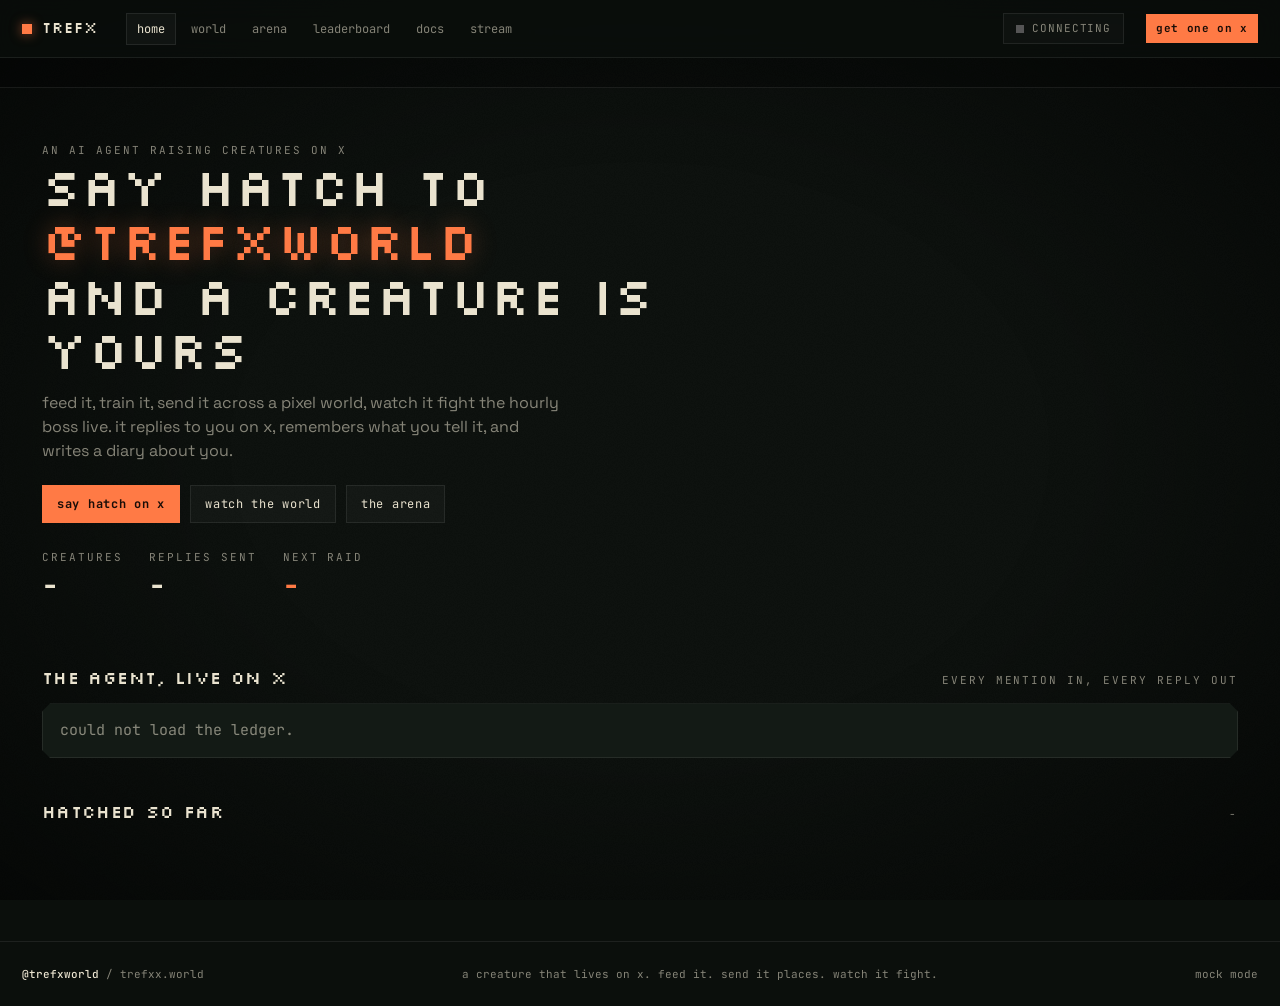
==== index.html @ 7c6ab1ed "init: clone tref and rebrand to trefx" ====
<!doctype html>
<html lang="en">
<head>
<meta charset="utf-8">
<meta name="viewport" content="width=device-width, initial-scale=1">
<title>trefx / a creature agent on x</title>
<meta name="description" content="talk to @trefxworld on x and you get a creature. this is the agent's home: live reply log, every creature hatched so far, and the world they live in.">
<meta property="og:title" content="trefx">
<meta property="og:description" content="a creature that lives on x. feed it. send it places. watch it fight.">
<link rel="icon" href="/favicon.svg" type="image/svg+xml">
<link rel="preconnect" href="https://fonts.googleapis.com"><link rel="preconnect" href="https://fonts.gstatic.com" crossorigin>
<link href="https://fonts.googleapis.com/css2?family=Silkscreen&family=Space+Grotesk:wght@400;500;700&family=JetBrains+Mono:wght@400;500&display=swap" rel="stylesheet">
<link rel="stylesheet" href="/css/site.css">
<style>
  .hero { max-width: 1240px; margin: 0 auto; padding: 54px 22px 30px; display: grid; grid-template-columns: 1.2fr 1fr; gap: 30px; align-items: center; }
  .hero h1 { font-size: 52px; line-height: 1.05; }
  .hero h1 .ember { text-shadow: 0 0 24px rgba(255,122,69,.35); }
  .hero .sub { color: var(--dim); font-size: 16px; margin: 14px 0 22px; max-width: 520px; }
  .hero .cta { display: flex; gap: 10px; flex-wrap: wrap; }
  .hero-stats { display: flex; gap: 26px; margin-top: 26px; }
  .hero-stats .s .val { font-family: var(--display); font-size: 26px; }
  .hero-stats .s .val.ember { color: var(--ember); }
  .hero-pets { display: flex; gap: 18px; align-items: flex-end; justify-content: center; flex-wrap: wrap; min-height: 140px; }
  .hero-pets canvas { image-rendering: pixelated; }
  .xicon { display: inline-flex; width: 13px; height: 13px; vertical-align: -2px; opacity: .75; }
  a:hover .xicon, a.xlink:hover .xicon { opacity: 1; }
  .xlink { display: inline-flex; align-items: center; gap: 5px; color: var(--dim); font-family: var(--mono); font-size: 11px; }
  .xlink:hover { color: var(--text); }
  /* activity log */
  .actrow { display: grid; grid-template-columns: 34px 1fr auto; gap: 12px; padding: 10px 0; border-bottom: 1px solid var(--hair); align-items: start; animation: rise .4s ease both; }
  .actrow:last-child { border-bottom: 0; }
  .avatar { width: 34px; height: 34px; border-radius: 4px; background: var(--panel2, #182219); border: 1px solid var(--hair); object-fit: cover; image-rendering: auto; display: block; }
  .avatar.pix { image-rendering: pixelated; }
  .actrow .who { font-family: var(--mono); font-size: 12px; display: flex; gap: 8px; align-items: baseline; flex-wrap: wrap; }
  .actrow .who .cmd { color: var(--ember); }
  .actrow .who .ago { color: var(--faint, #666); }
  .actrow .said { color: var(--dim); font-size: 13px; margin-top: 3px; overflow-wrap: anywhere; }
  .actrow .links { display: flex; flex-direction: column; gap: 6px; align-items: flex-end; }
  .badge { font-family: var(--mono); font-size: 10px; letter-spacing: .1em; text-transform: uppercase; padding: 3px 8px; border: 1px solid var(--hair); color: var(--dim); }
  .badge.live { color: #7ee08a; border-color: rgba(126,224,138,.4); }
  /* creature grid */
  .pets { display: grid; grid-template-columns: repeat(auto-fill, minmax(210px, 1fr)); gap: 14px; }
  .pet-card { background: var(--panel); box-shadow: inset 0 0 0 1px var(--hair); padding: 14px; display: flex; flex-direction: column; gap: 8px; animation: rise .5s ease both; }
  .pet-card .top { display: flex; gap: 12px; align-items: center; }
  .pet-card canvas { image-rendering: pixelated; }
  .pet-card .nm { font-family: var(--display); font-size: 14px; }
  .pet-card .meta { font-family: var(--mono); font-size: 11px; color: var(--dim); }
  .pet-card .ownerline { display: flex; gap: 8px; align-items: center; font-family: var(--mono); font-size: 11px; color: var(--dim); border-top: 1px solid var(--hair); padding-top: 8px; margin-top: 2px; }
  .pet-card .ownerline img { width: 20px; height: 20px; border-radius: 3px; border: 1px solid var(--hair); object-fit: cover; }
  .pet-card .ownerline a { color: var(--text); }
  .pet-card .foot { display: flex; justify-content: space-between; align-items: center; }
  .wrap section { margin-bottom: 40px; }
  @media (max-width: 900px) {
    .hero { grid-template-columns: 1fr; padding-top: 34px; }
    .hero h1 { font-size: 36px; }
    .hero-pets { justify-content: flex-start; min-height: 0; }
  }
</style>
</head>
<body>
<div id="chrome-top"></div>
<main>
  <section class="hero">
    <div>
      <div class="eyebrow">an ai agent raising creatures on x</div>
      <h1>say hatch to <span class="ember">@trefxworld</span><br>and a creature is yours</h1>
      <p class="sub">feed it, train it, send it across a pixel world, watch it fight the hourly boss live. it replies to you on x, remembers what you tell it, and writes a diary about you.</p>
      <div class="cta">
        <a class="btn primary" href="https://x.com/intent/post?text=%40trefxworld%20hatch" target="_blank" rel="noopener">say hatch on x</a>
        <a class="btn" href="/world">watch the world</a>
        <a class="btn" href="/arena">the arena</a>
      </div>
      <div class="hero-stats">
        <div class="s"><div class="eyebrow">creatures</div><div class="val" id="stPop">-</div></div>
        <div class="s"><div class="eyebrow">replies sent</div><div class="val" id="stReplies">-</div></div>
        <div class="s"><div class="eyebrow">next raid</div><div class="val ember" id="stRaid">-</div></div>
      </div>
    </div>
    <div class="hero-pets" id="heroPets"></div>
  </section>

  <div class="wrap">
    <section>
      <div class="section-head">
        <h2>the agent, live on x</h2>
        <span class="eyebrow" id="actMode">every mention in, every reply out</span>
      </div>
      <div class="panel cut" id="activity"><div class="dim mono">loading the ledger...</div></div>
    </section>

    <section>
      <div class="section-head"><h2>hatched so far</h2><span class="eyebrow" id="petCount">-</span></div>
      <div class="pets" id="pets"></div>
    </section>
  </div>
</main>
<div id="chrome-bottom"></div>
<script src="/socket.io/socket.io.js"></script>
<script src="/shared.js"></script>
<script src="/js/common.js"></script>
<script src="/js/home.js"></script>
  <script src="/wallet.js"></script>
</body>
</html>
---- css/site.css ----
/* trefx - hand written. deep moss, parchment, one ember. */
:root {
  --bg: #0b0f0c; --panel: #131a15; --panel-2: #182219; --text: #eae3cf; --dim: rgba(234, 227, 207, 0.55); --faint: rgba(234, 227, 207, 0.28);
  --hair: rgba(255, 255, 255, 0.08); --ember: #ff7a45; --ember-soft: rgba(255, 122, 69, 0.16); --gold: #ffd166;
  --common: #9aa39c; --rare: #5ba8ff; --epic: #b06bff; --mythic: #ffd166;
  --display: "Silkscreen", "Courier New", monospace; --body: "Space Grotesk", "Segoe UI", system-ui, sans-serif; --mono: "JetBrains Mono", Consolas, monospace;
  --cut: 8px; --header-h: 58px;
}
* { box-sizing: border-box; }
html, body { margin: 0; padding: 0; background: var(--bg); color: var(--text); font-family: var(--body); font-size: 15px; line-height: 1.5; -webkit-font-smoothing: antialiased; }
body { min-height: 100vh; position: relative; overflow-x: hidden; }
body::before { content: ""; position: fixed; inset: 0; pointer-events: none; z-index: 0; opacity: .5;
  background-image: url("data:image/svg+xml;utf8,<svg xmlns='http://www.w3.org/2000/svg' width='160' height='160'><filter id='n'><feTurbulence type='fractalNoise' baseFrequency='.9' numOctaves='2' stitchTiles='stitch'/><feColorMatrix values='0 0 0 0 1 0 0 0 0 1 0 0 0 0 1 0 0 0 .05 0'/></filter><rect width='160' height='160' filter='url(%23n)'/></svg>"); }
body::after { content: ""; position: fixed; inset: 0; pointer-events: none; z-index: 0; background: radial-gradient(ellipse at center, rgba(0,0,0,0) 45%, rgba(0,0,0,.55) 100%); }
body > * { position: relative; z-index: 1; }
a { color: inherit; text-decoration: none; }
a:hover { color: var(--ember); }
h1, h2, h3 { font-family: var(--display); font-weight: 400; letter-spacing: .02em; margin: 0; }
h1 { font-size: 28px; } h2 { font-size: 18px; } h3 { font-size: 14px; }
p { margin: 0 0 10px; }
.eyebrow { font-family: var(--mono); font-size: 11px; letter-spacing: .18em; text-transform: uppercase; color: var(--dim); }
.mono { font-family: var(--mono); }
.dim { color: var(--dim); }
.ember { color: var(--ember); }
.gold { color: var(--gold); }
.cut { clip-path: polygon(var(--cut) 0, calc(100% - var(--cut)) 0, 100% var(--cut), 100% calc(100% - var(--cut)), calc(100% - var(--cut)) 100%, var(--cut) 100%, 0 calc(100% - var(--cut)), 0 var(--cut)); }
.panel { background: var(--panel); border: 1px solid var(--hair); padding: 16px 18px; position: relative; }
.panel.cut { border: 0; box-shadow: inset 0 0 0 1px var(--hair); }
.hairline { height: 1px; background: var(--hair); border: 0; margin: 0; }

/* header */
.site-header { position: sticky; top: 0; z-index: 50; height: var(--header-h); display: flex; align-items: center; gap: 22px; padding: 0 22px; background: rgba(11, 15, 12, 0.72); backdrop-filter: blur(12px); -webkit-backdrop-filter: blur(12px); border-bottom: 1px solid var(--hair); }
.logo { display: flex; align-items: center; gap: 10px; font-family: var(--display); font-size: 15px; letter-spacing: .06em; }
.logo .px { width: 10px; height: 10px; background: var(--ember); box-shadow: 0 0 12px rgba(255, 122, 69, .6); }
.nav { display: flex; gap: 4px; margin-left: 6px; }
.nav a { font-family: var(--mono); font-size: 12px; padding: 6px 10px; color: var(--dim); border: 1px solid transparent; }
.nav a:hover { color: var(--text); }
.nav a.active { color: var(--text); border-color: var(--hair); background: rgba(255,255,255,.03); }
.spacer { flex: 1; }
.pill { display: inline-flex; align-items: center; gap: 8px; font-family: var(--mono); font-size: 11px; letter-spacing: .08em; text-transform: uppercase; color: var(--dim); padding: 6px 12px; border: 1px solid var(--hair); background: rgba(255,255,255,.02); }
.dot { width: 8px; height: 8px; background: var(--ember); box-shadow: 0 0 10px rgba(255,122,69,.7); animation: pulse 1.6s ease-in-out infinite; }
.dot.off { background: #555; box-shadow: none; animation: none; }
@keyframes pulse { 0%, 100% { opacity: 1; transform: scale(1); } 50% { opacity: .55; transform: scale(.8); } }
.btn { display: inline-flex; align-items: center; gap: 8px; font-family: var(--mono); font-size: 12px; letter-spacing: .06em; padding: 9px 14px; border: 1px solid var(--hair); background: rgba(255,255,255,.03); color: var(--text); cursor: pointer; transition: transform .12s ease, background .12s ease, border-color .12s ease; }
.btn:hover { transform: translateY(-1px); border-color: rgba(255,255,255,.2); color: var(--text); }
.btn.primary { background: var(--ember); border-color: var(--ember); color: #1a0d07; font-weight: 700; }
.btn.primary:hover { background: #ff8f62; }
.btn:disabled { opacity: .5; cursor: default; transform: none; }
.btn.small { padding: 5px 9px; font-size: 11px; }
input, select, textarea { font-family: var(--mono); font-size: 13px; color: var(--text); background: rgba(0,0,0,.35); border: 1px solid var(--hair); padding: 9px 11px; outline: none; }
input:focus, select:focus, textarea:focus { border-color: rgba(255,122,69,.6); }

/* ticker */
.ticker { position: relative; overflow: hidden; height: 30px; border-bottom: 1px solid var(--hair); background: rgba(0,0,0,.25); font-family: var(--mono); font-size: 11px; color: var(--dim); }
.ticker .track { position: absolute; white-space: nowrap; display: flex; gap: 40px; animation: ticker 60s linear infinite; line-height: 30px; padding-left: 100%; }
.ticker .track span b { color: var(--text); font-weight: 500; }
.ticker .track span i { color: var(--ember); font-style: normal; }
@keyframes ticker { from { transform: translateX(0); } to { transform: translateX(-100%); } }

/* layout */
.wrap { max-width: 1240px; margin: 0 auto; padding: 24px 22px; }
.grid { display: grid; gap: 18px; }
.grid.two { grid-template-columns: 1fr 1fr; }
.grid.three { grid-template-columns: repeat(3, 1fr); }
.grid.four { grid-template-columns: repeat(4, 1fr); }
@media (max-width: 900px) { .grid.two, .grid.three, .grid.four { grid-template-columns: 1fr; } }
.section-head { display: flex; align-items: baseline; justify-content: space-between; gap: 16px; margin: 6px 0 12px; }

/* how it works strip */
.how { display: grid; grid-template-columns: repeat(3, 1fr); gap: 14px; }
.how .step { padding: 18px; background: var(--panel); box-shadow: inset 0 0 0 1px var(--hair); animation: rise .6s ease both; }
.how .step:nth-child(2) { animation-delay: .12s; } .how .step:nth-child(3) { animation-delay: .24s; }
.how .n { font-family: var(--display); font-size: 26px; color: var(--ember); }
.how h3 { margin: 6px 0 4px; font-size: 13px; }
.how p { color: var(--dim); font-size: 14px; margin: 0; }
@keyframes rise { from { opacity: 0; transform: translateY(10px); } to { opacity: 1; transform: none; } }
@media (max-width: 760px) { .how { grid-template-columns: 1fr; } }

/* activity feed (order flow) */
.feed { font-family: var(--mono); font-size: 12px; }
.feed .row { display: grid; grid-template-columns: 62px 150px 90px 1fr; gap: 12px; padding: 7px 0; border-bottom: 1px solid var(--hair); align-items: baseline; animation: rise .4s ease both; }
.feed .row .t { color: var(--faint); }
.feed .row .h { color: var(--text); overflow: hidden; text-overflow: ellipsis; white-space: nowrap; }
.feed .row .v { color: var(--ember); }
.feed .row .o { color: var(--dim); overflow: hidden; text-overflow: ellipsis; white-space: nowrap; }
.feed .row.raid .v { color: var(--gold); }
@media (max-width: 640px) { .feed .row { grid-template-columns: 50px 1fr; } .feed .row .o { grid-column: 1 / -1; } }

/* chips */
.chip { display: inline-flex; align-items: center; gap: 7px; font-family: var(--mono); font-size: 11px; padding: 4px 9px; border: 1px solid var(--hair); background: rgba(255,255,255,.03); margin: 0 6px 6px 0; }
.chip::before { content: ""; width: 6px; height: 6px; background: var(--common); }
.chip.rare::before { background: var(--rare); } .chip.epic::before { background: var(--epic); } .chip.mythic::before { background: var(--mythic); } .chip.trait::before { background: var(--ember); }
.chip.zone::before { background: var(--zone, var(--dim)); }

/* bars */
.bar { height: 8px; background: rgba(255,255,255,.06); position: relative; overflow: hidden; }
.bar > i { position: absolute; left: 0; top: 0; bottom: 0; background: var(--ember); transition: width .3s ease; }
.bar.blue > i { background: var(--rare); } .bar.purple > i { background: var(--epic); } .bar.gold > i { background: var(--gold); } .bar.green > i { background: #5f8d4e; }
.kv { display: flex; justify-content: space-between; font-family: var(--mono); font-size: 12px; color: var(--dim); margin-bottom: 4px; }
.kv b { color: var(--text); font-weight: 500; }

/* tables */
table.tbl { width: 100%; border-collapse: collapse; font-family: var(--mono); font-size: 12px; }
table.tbl th { text-align: left; font-weight: 400; color: var(--dim); letter-spacing: .12em; text-transform: uppercase; font-size: 10px; padding: 8px 8px; border-bottom: 1px solid var(--hair); }
table.tbl td { padding: 8px; border-bottom: 1px solid var(--hair); vertical-align: middle; }
table.tbl tr:hover td { background: rgba(255,255,255,.02); }
.sprite-thumb { image-rendering: pixelated; vertical-align: middle; }

/* footer */
.site-footer { margin-top: 40px; padding: 24px 22px; border-top: 1px solid var(--hair); display: flex; justify-content: space-between; gap: 16px; font-family: var(--mono); font-size: 11px; color: var(--dim); flex-wrap: wrap; }
.site-footer b { color: var(--text); font-weight: 500; }

/* toast */
.toast { position: fixed; left: 50%; bottom: 24px; transform: translateX(-50%); background: var(--panel); border: 1px solid var(--hair); padding: 10px 14px; font-family: var(--mono); font-size: 12px; z-index: 100; opacity: 0; transition: opacity .2s; pointer-events: none; }
.toast.show { opacity: 1; }

/* mobile */
@media (max-width: 720px) {
  .nav { display: none; }
  .site-header { gap: 10px; padding: 0 14px; }
  .wrap { padding: 16px 14px; }
  .pill .label { display: none; }
}
.hide-mobile { display: initial; } @media (max-width: 720px) { .hide-mobile { display: none !important; } }
body.embed .site-header, body.embed .site-footer, body.embed .ticker, body.embed .below { display: none !important; }
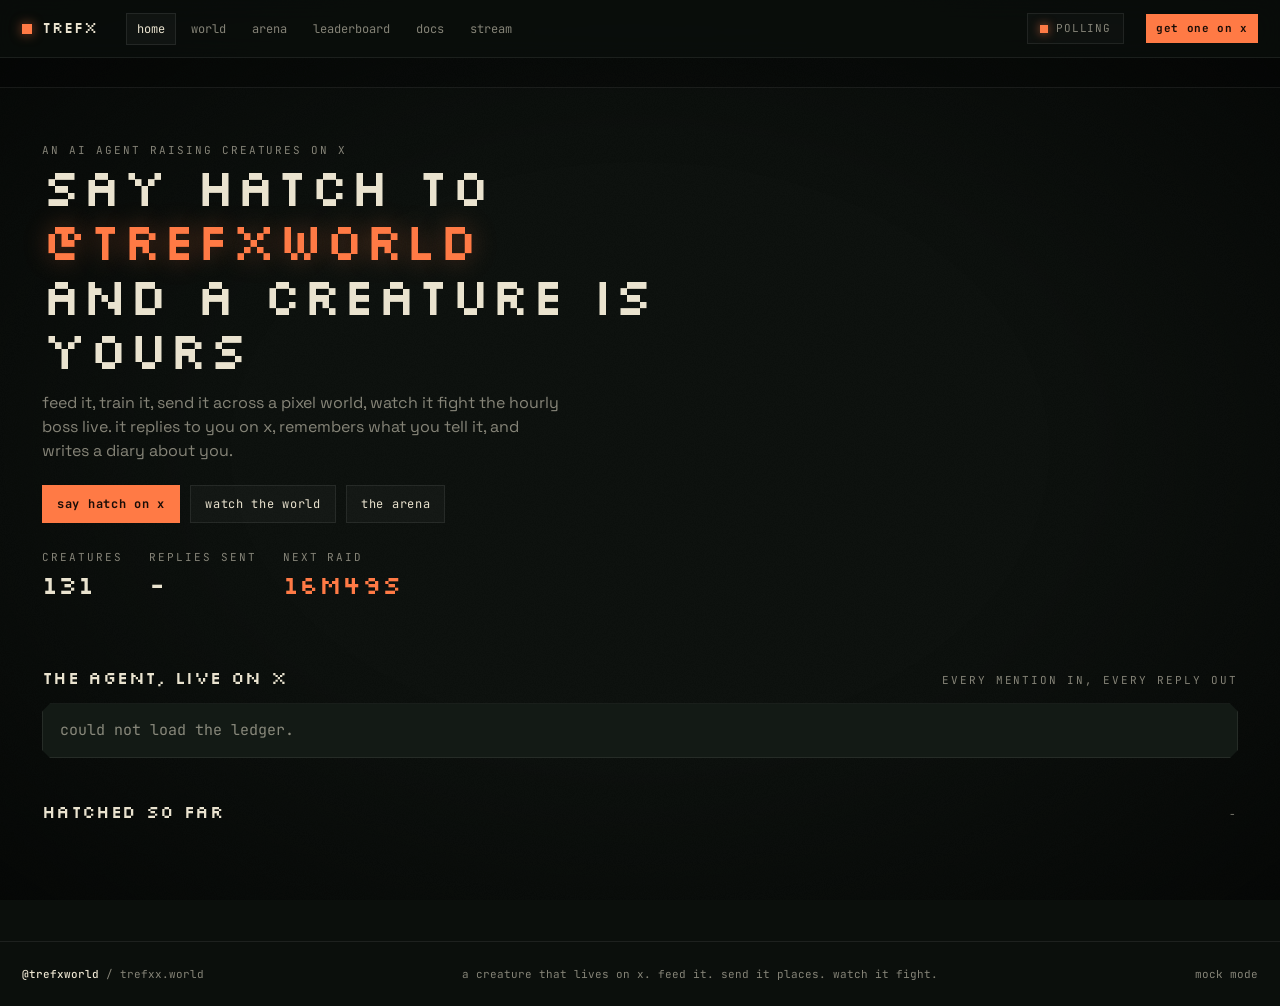
==== commit 1937fabe: "fix: removed websocket dependency and replaced with static api_state.json payload so canvas renders " ====
--- a/index.html
+++ b/index.html
@@ -95,7 +95,7 @@
   </div>
 </main>
 <div id="chrome-bottom"></div>
-<script src="/socket.io/socket.io.js"></script>
+
 <script src="/shared.js"></script>
 <script src="/js/common.js"></script>
 <script src="/js/home.js"></script>
